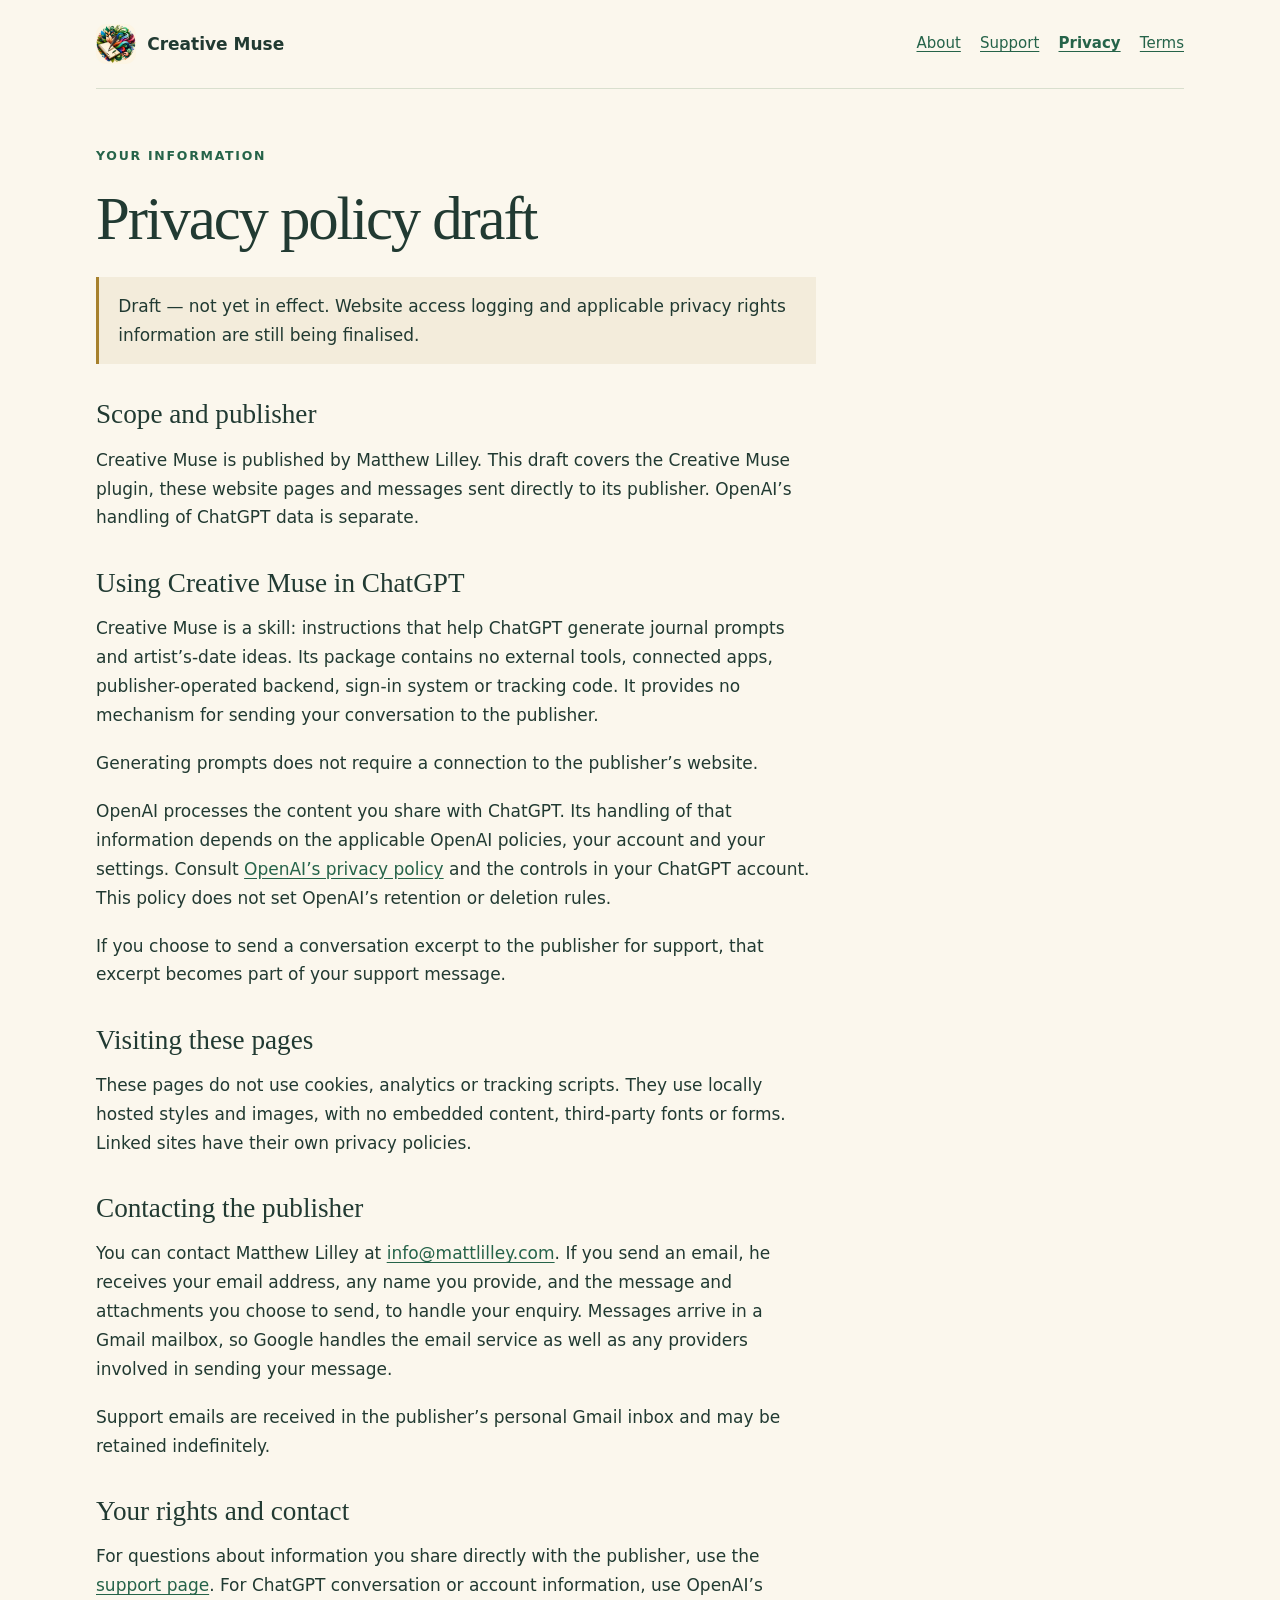
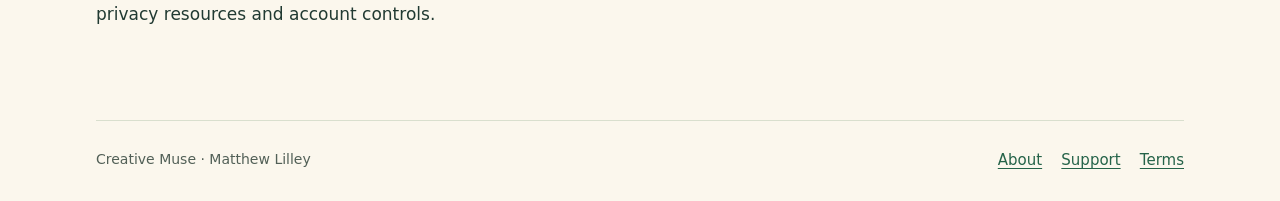
==== docs/privacy.html @ 318ac1ae "initial commit" ====
<!doctype html>
<html lang="en-GB">
<head>
  <meta charset="utf-8">
  <meta name="viewport" content="width=device-width, initial-scale=1">
  <meta name="robots" content="noindex, nofollow">
  <meta name="description" content="Draft privacy information for Creative Muse, distinguishing ChatGPT conversations from website visits and support messages.">
  <title>Privacy policy draft — Creative Muse</title>
  <link rel="icon" type="image/png" href="./assets/gpt-icon.png">
  <link rel="stylesheet" href="./styles.css">
</head>
<body>
  <a class="skip" href="#main">Skip to content</a>
  <div class="shell">
    <header>
      <a class="brand" href="./index.html"><img src="./assets/gpt-icon.png" alt="" width="40" height="40">Creative Muse</a>
      <nav aria-label="Main navigation"><a href="./index.html">About</a><a href="./support.html">Support</a><a href="./privacy.html" aria-current="page">Privacy</a><a href="./terms.html">Terms</a></nav>
    </header>
    <main id="main" class="prose">
      <p class="eyebrow">Your information</p>
      <h1>Privacy policy draft</h1>
      <div class="pending"><p>Draft — not yet in effect. Website access logging and applicable privacy rights information are still being finalised.</p></div>
      <h2>Scope and publisher</h2>
      <p>Creative Muse is published by Matthew Lilley. This draft covers the Creative Muse plugin, these website pages and messages sent directly to its publisher. OpenAI’s handling of ChatGPT data is separate.</p>
      <h2>Using Creative Muse in ChatGPT</h2>
      <p>Creative Muse is a skill: instructions that help ChatGPT generate journal prompts and artist’s-date ideas. Its package contains no external tools, connected apps, publisher-operated backend, sign-in system or tracking code. It provides no mechanism for sending your conversation to the publisher.</p>
      <p>Generating prompts does not require a connection to the publisher’s website.</p>
      <p>OpenAI processes the content you share with ChatGPT. Its handling of that information depends on the applicable OpenAI policies, your account and your settings. Consult <a href="https://openai.com/policies/privacy-policy/">OpenAI’s privacy policy</a> and the controls in your ChatGPT account. This policy does not set OpenAI’s retention or deletion rules.</p>
      <p>If you choose to send a conversation excerpt to the publisher for support, that excerpt becomes part of your support message.</p>
      <h2>Visiting these pages</h2>
      <p>These pages do not use cookies, analytics or tracking scripts. They use locally hosted styles and images, with no embedded content, third-party fonts or forms. Linked sites have their own privacy policies.</p>
      <h2>Contacting the publisher</h2>
      <p>You can contact Matthew Lilley at <a href="mailto:info@mattlilley.com">info@mattlilley.com</a>. If you send an email, he receives your email address, any name you provide, and the message and attachments you choose to send, to handle your enquiry. Messages arrive in a Gmail mailbox, so Google handles the email service as well as any providers involved in sending your message.</p>
      <p>Support emails are received in the publisher’s personal Gmail inbox and may be retained indefinitely.</p>
      <h2>Your rights and contact</h2>
      <p>For questions about information you share directly with the publisher, use the <a href="./support.html">support page</a>. For ChatGPT conversation or account information, use OpenAI’s privacy resources and account controls.</p>
    </main>
    <footer><p>Creative Muse · Matthew Lilley</p><nav aria-label="Footer navigation"><a href="./index.html">About</a><a href="./support.html">Support</a><a href="./terms.html">Terms</a></nav></footer>
  </div>
</body>
</html>
---- docs/styles.css ----
:root {
  color-scheme: light;
  --paper: #fbf7ed;
  --ink: #213a32;
  --muted: #526057;
  --accent: #256349;
  --line: #d9dfce;
  --wash: #eef0e3;
}
* { box-sizing: border-box; }
body { margin: 0; background: var(--paper); color: var(--ink); font: 1.0625rem/1.7 system-ui, sans-serif; }
a { color: var(--accent); text-underline-offset: .2em; }
a:hover { text-decoration-thickness: .14em; }
a:focus-visible { outline: 3px solid var(--accent); outline-offset: 5px; border-radius: 2px; }
.skip { position: absolute; top: -6rem; left: 1rem; padding: .5rem 1rem; background: white; z-index: 2; }
.skip:focus { top: .5rem; }
.shell { width: min(100% - 3rem, 68rem); margin-inline: auto; }
header { display: flex; align-items: center; justify-content: space-between; gap: 1rem; padding-block: 1.5rem; border-bottom: 1px solid var(--line); }
.brand { display: inline-flex; align-items: center; gap: .7rem; text-decoration: none; color: var(--ink); font-weight: 650; }
.brand img { width: 2.5rem; height: 2.5rem; border-radius: .65rem; }
nav { display: flex; flex-wrap: wrap; gap: .4rem 1.2rem; font-size: .9375rem; }
nav a[aria-current="page"] { font-weight: 700; }
h1, h2, h3 { font-family: Georgia, serif; line-height: 1.12; font-weight: 400; text-wrap: balance; }
h1 { font-size: clamp(2.5rem, 5.7vw, 4.8rem); letter-spacing: -.035em; margin: .8rem 0 1.5rem; }
h2 { font-size: clamp(1.75rem, 3vw, 2.5rem); margin: 0 0 1rem; }
h3 { font-size: 1.5rem; }
p { margin: 0 0 1.2rem; }
.eyebrow { font-size: .78rem; letter-spacing: .14em; text-transform: uppercase; font-weight: 650; color: var(--accent); }
.hero { display: grid; grid-template-columns: 1.25fr 1fr; align-items: center; gap: 4rem; padding-block: 5rem; }
.hero-art { display: block; width: 100%; max-width: 21rem; height: auto; margin-inline: auto; border-radius: 50%; }
.lede { font-size: 1.2rem; color: var(--muted); }
.button { display: inline-block; padding: .7rem 1.2rem; background: var(--accent); color: white; border-radius: .3rem; text-decoration: none; font-weight: 600; }
.button:hover { background: #1d513b; }
.byline { margin-top: 1rem; font-size: .9rem; color: var(--muted); }
.practice { display: grid; grid-template-columns: 1fr 1fr; gap: 3rem; padding: 3rem 0; border-block: 1px solid var(--line); }
.practice article { min-width: 0; }
.number { font: italic 1.3rem Georgia, serif; color: var(--accent); }
blockquote { margin: 1.5rem 0 0; padding: 1rem 1.3rem; border-left: 3px solid var(--accent); background: var(--wash); }
blockquote p { margin-bottom: .5rem; }
.caption { font-size: .85rem; color: var(--muted); }
.companion { padding-block: 3.5rem; max-width: 44rem; }
.prose { max-width: 45rem; padding-block: 3.5rem 4.5rem; }
.prose h1 { font-size: clamp(2.5rem, 5vw, 3.8rem); }
.prose h2 { font-size: 1.7rem; margin-top: 2.2rem; }
.prose ul { padding-left: 1.3rem; }
.prose li { margin-block: .6rem; }
.pending { border-left: 3px solid #a7812d; padding: .9rem 1.2rem; background: #f3ecdb; }
.pending p:last-child { margin-bottom: 0; }
.contact { font-size: 1.2rem; overflow-wrap: anywhere; }
footer { display: flex; flex-wrap: wrap; justify-content: space-between; gap: 1rem; padding-block: 1.7rem; border-top: 1px solid var(--line); font-size: .875rem; color: var(--muted); }
footer p { margin: 0; }
@media (max-width: 700px) {
  .shell { width: min(100% - 2rem, 45rem); }
  header { flex-direction: column; align-items: flex-start; }
  nav { gap: .35rem 1rem; }
  .hero { grid-template-columns: 1fr; gap: 2rem; padding-block: 3rem; }
  .hero-art { max-width: 14rem; }
  .practice { grid-template-columns: 1fr; gap: 2.5rem; padding-block: 2.5rem; }
  .companion, .prose { padding-block: 2.5rem; }
}
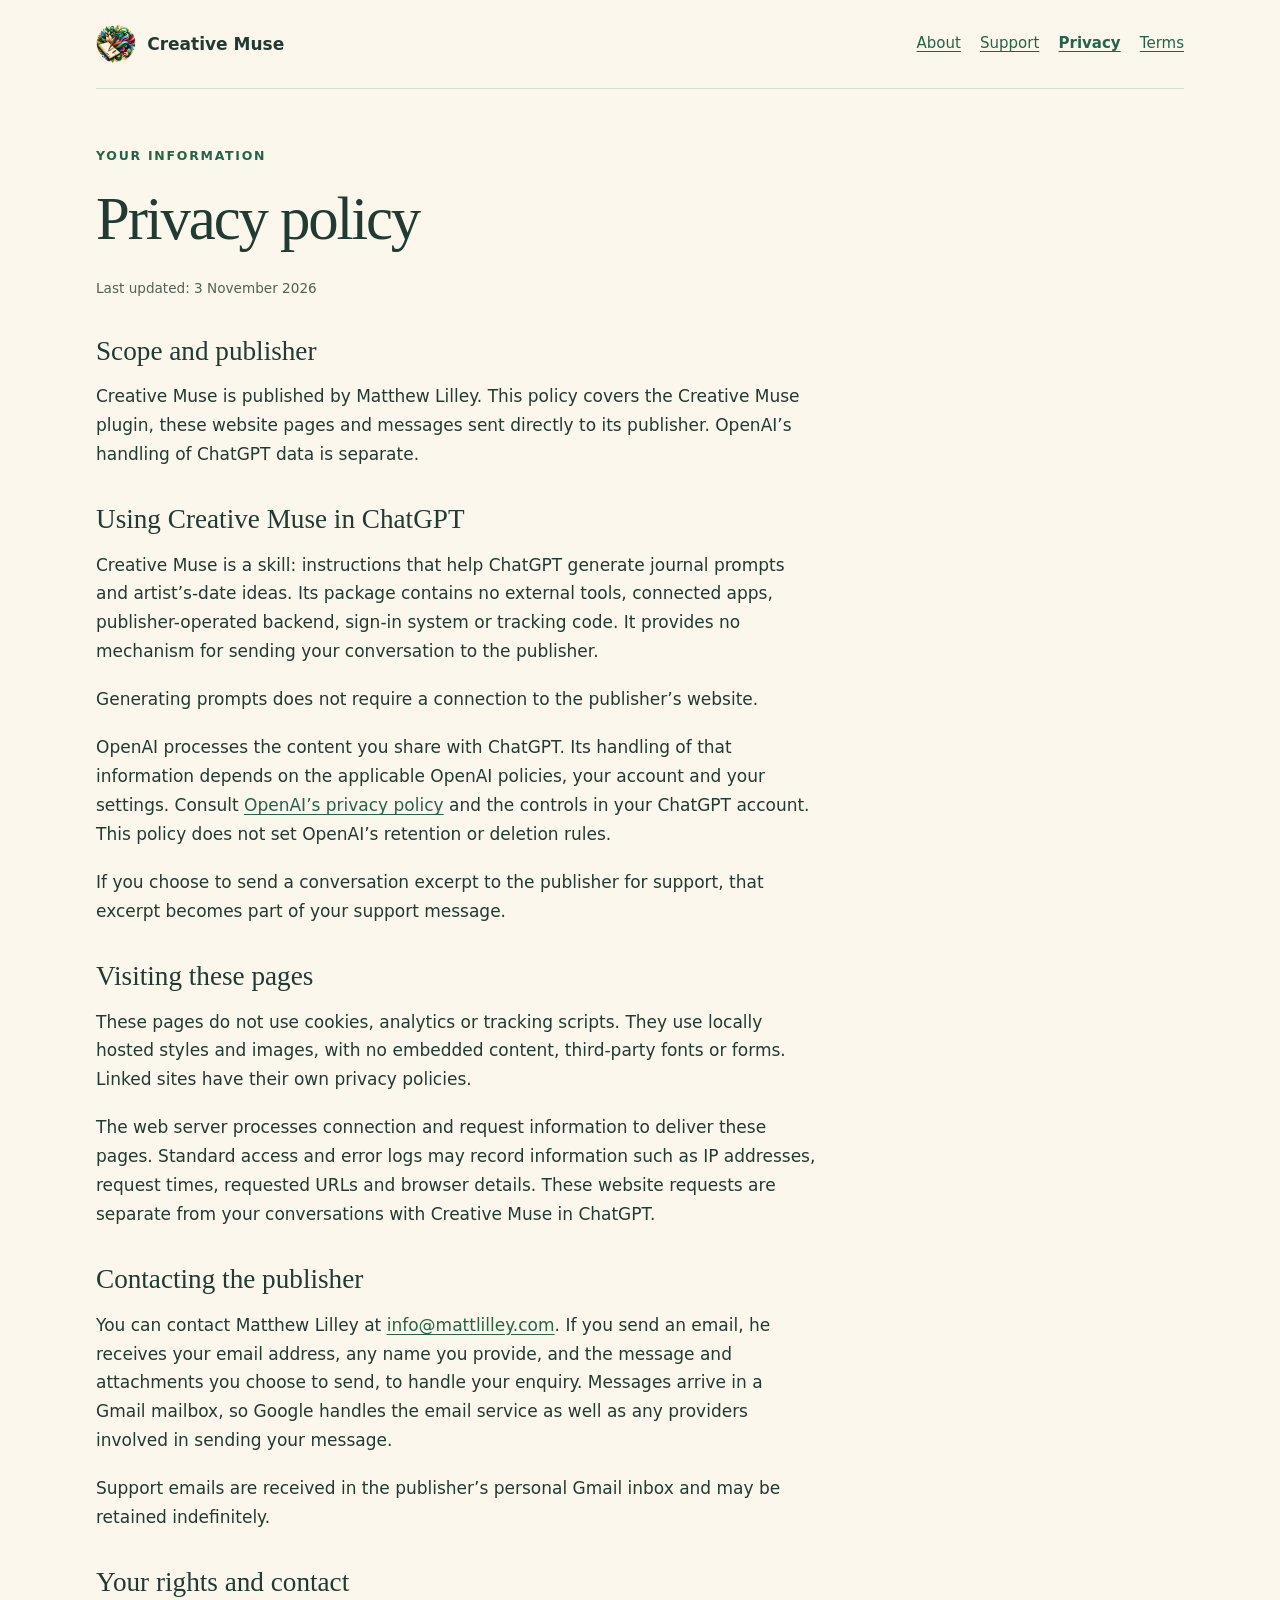
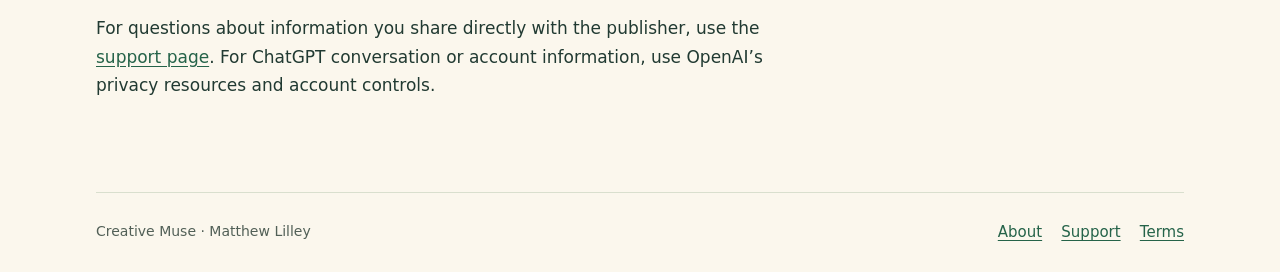
==== commit db6e229d: "Prepare website pages for publication" ====
--- a/docs/privacy.html
+++ b/docs/privacy.html
@@ -3,9 +3,8 @@
 <head>
   <meta charset="utf-8">
   <meta name="viewport" content="width=device-width, initial-scale=1">
-  <meta name="robots" content="noindex, nofollow">
-  <meta name="description" content="Draft privacy information for Creative Muse, distinguishing ChatGPT conversations from website visits and support messages.">
-  <title>Privacy policy draft — Creative Muse</title>
+  <meta name="description" content="Privacy information for Creative Muse, covering ChatGPT conversations, website visits and support messages.">
+  <title>Privacy policy — Creative Muse</title>
   <link rel="icon" type="image/png" href="./assets/gpt-icon.png">
   <link rel="stylesheet" href="./styles.css">
 </head>
@@ -18,10 +17,10 @@
     </header>
     <main id="main" class="prose">
       <p class="eyebrow">Your information</p>
-      <h1>Privacy policy draft</h1>
-      <div class="pending"><p>Draft — not yet in effect. Website access logging and applicable privacy rights information are still being finalised.</p></div>
+      <h1>Privacy policy</h1>
+      <p class="caption">Last updated: <time datetime="2026-11-03">3 November 2026</time></p>
       <h2>Scope and publisher</h2>
-      <p>Creative Muse is published by Matthew Lilley. This draft covers the Creative Muse plugin, these website pages and messages sent directly to its publisher. OpenAI’s handling of ChatGPT data is separate.</p>
+      <p>Creative Muse is published by Matthew Lilley. This policy covers the Creative Muse plugin, these website pages and messages sent directly to its publisher. OpenAI’s handling of ChatGPT data is separate.</p>
       <h2>Using Creative Muse in ChatGPT</h2>
       <p>Creative Muse is a skill: instructions that help ChatGPT generate journal prompts and artist’s-date ideas. Its package contains no external tools, connected apps, publisher-operated backend, sign-in system or tracking code. It provides no mechanism for sending your conversation to the publisher.</p>
       <p>Generating prompts does not require a connection to the publisher’s website.</p>
@@ -29,6 +28,7 @@
       <p>If you choose to send a conversation excerpt to the publisher for support, that excerpt becomes part of your support message.</p>
       <h2>Visiting these pages</h2>
       <p>These pages do not use cookies, analytics or tracking scripts. They use locally hosted styles and images, with no embedded content, third-party fonts or forms. Linked sites have their own privacy policies.</p>
+      <p>The web server processes connection and request information to deliver these pages. Standard access and error logs may record information such as IP addresses, request times, requested URLs and browser details. These website requests are separate from your conversations with Creative Muse in ChatGPT.</p>
       <h2>Contacting the publisher</h2>
       <p>You can contact Matthew Lilley at <a href="mailto:info@mattlilley.com">info@mattlilley.com</a>. If you send an email, he receives your email address, any name you provide, and the message and attachments you choose to send, to handle your enquiry. Messages arrive in a Gmail mailbox, so Google handles the email service as well as any providers involved in sending your message.</p>
       <p>Support emails are received in the publisher’s personal Gmail inbox and may be retained indefinitely.</p>
--- a/docs/styles.css
+++ b/docs/styles.css
@@ -44,8 +44,6 @@
 .prose h2 { font-size: 1.7rem; margin-top: 2.2rem; }
 .prose ul { padding-left: 1.3rem; }
 .prose li { margin-block: .6rem; }
-.pending { border-left: 3px solid #a7812d; padding: .9rem 1.2rem; background: #f3ecdb; }
-.pending p:last-child { margin-bottom: 0; }
 .contact { font-size: 1.2rem; overflow-wrap: anywhere; }
 footer { display: flex; flex-wrap: wrap; justify-content: space-between; gap: 1rem; padding-block: 1.7rem; border-top: 1px solid var(--line); font-size: .875rem; color: var(--muted); }
 footer p { margin: 0; }
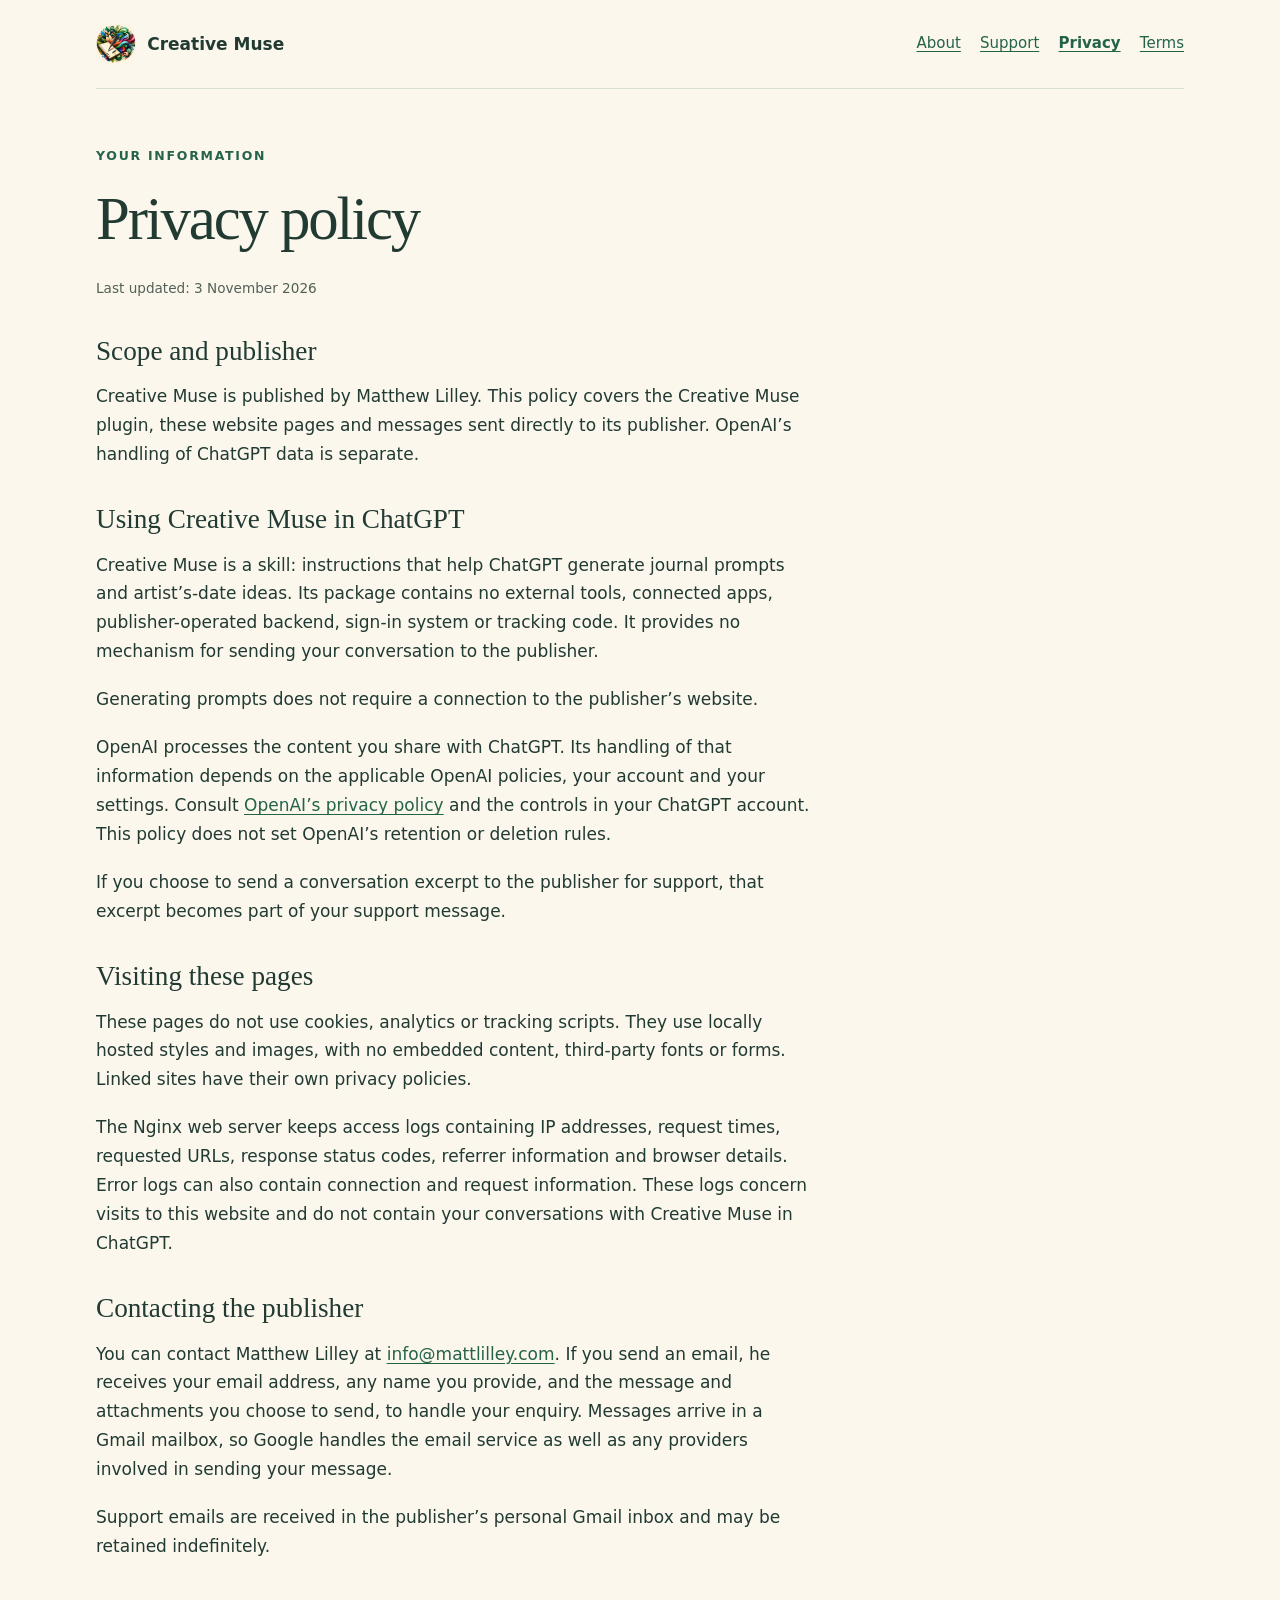
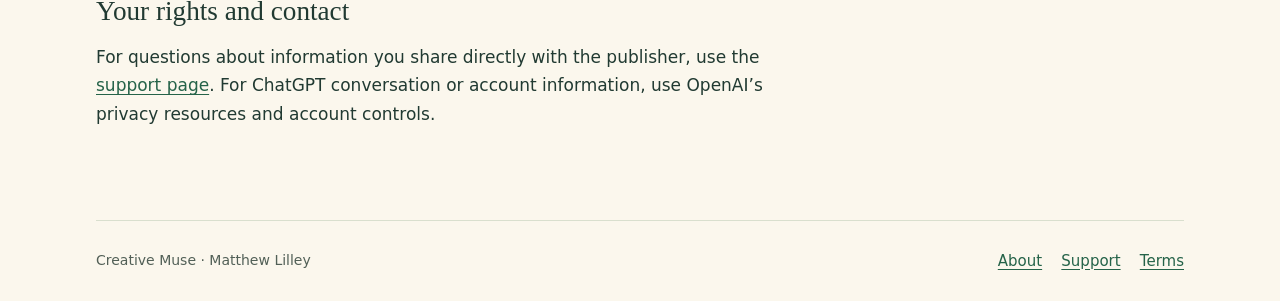
==== commit 8c76708e: "Clarify website access logging in privacy policy" ====
--- a/docs/privacy.html
+++ b/docs/privacy.html
@@ -28,7 +28,7 @@
       <p>If you choose to send a conversation excerpt to the publisher for support, that excerpt becomes part of your support message.</p>
       <h2>Visiting these pages</h2>
       <p>These pages do not use cookies, analytics or tracking scripts. They use locally hosted styles and images, with no embedded content, third-party fonts or forms. Linked sites have their own privacy policies.</p>
-      <p>The web server processes connection and request information to deliver these pages. Standard access and error logs may record information such as IP addresses, request times, requested URLs and browser details. These website requests are separate from your conversations with Creative Muse in ChatGPT.</p>
+      <p>The Nginx web server keeps access logs containing IP addresses, request times, requested URLs, response status codes, referrer information and browser details. Error logs can also contain connection and request information. These logs concern visits to this website and do not contain your conversations with Creative Muse in ChatGPT.</p>
       <h2>Contacting the publisher</h2>
       <p>You can contact Matthew Lilley at <a href="mailto:info@mattlilley.com">info@mattlilley.com</a>. If you send an email, he receives your email address, any name you provide, and the message and attachments you choose to send, to handle your enquiry. Messages arrive in a Gmail mailbox, so Google handles the email service as well as any providers involved in sending your message.</p>
       <p>Support emails are received in the publisher’s personal Gmail inbox and may be retained indefinitely.</p>
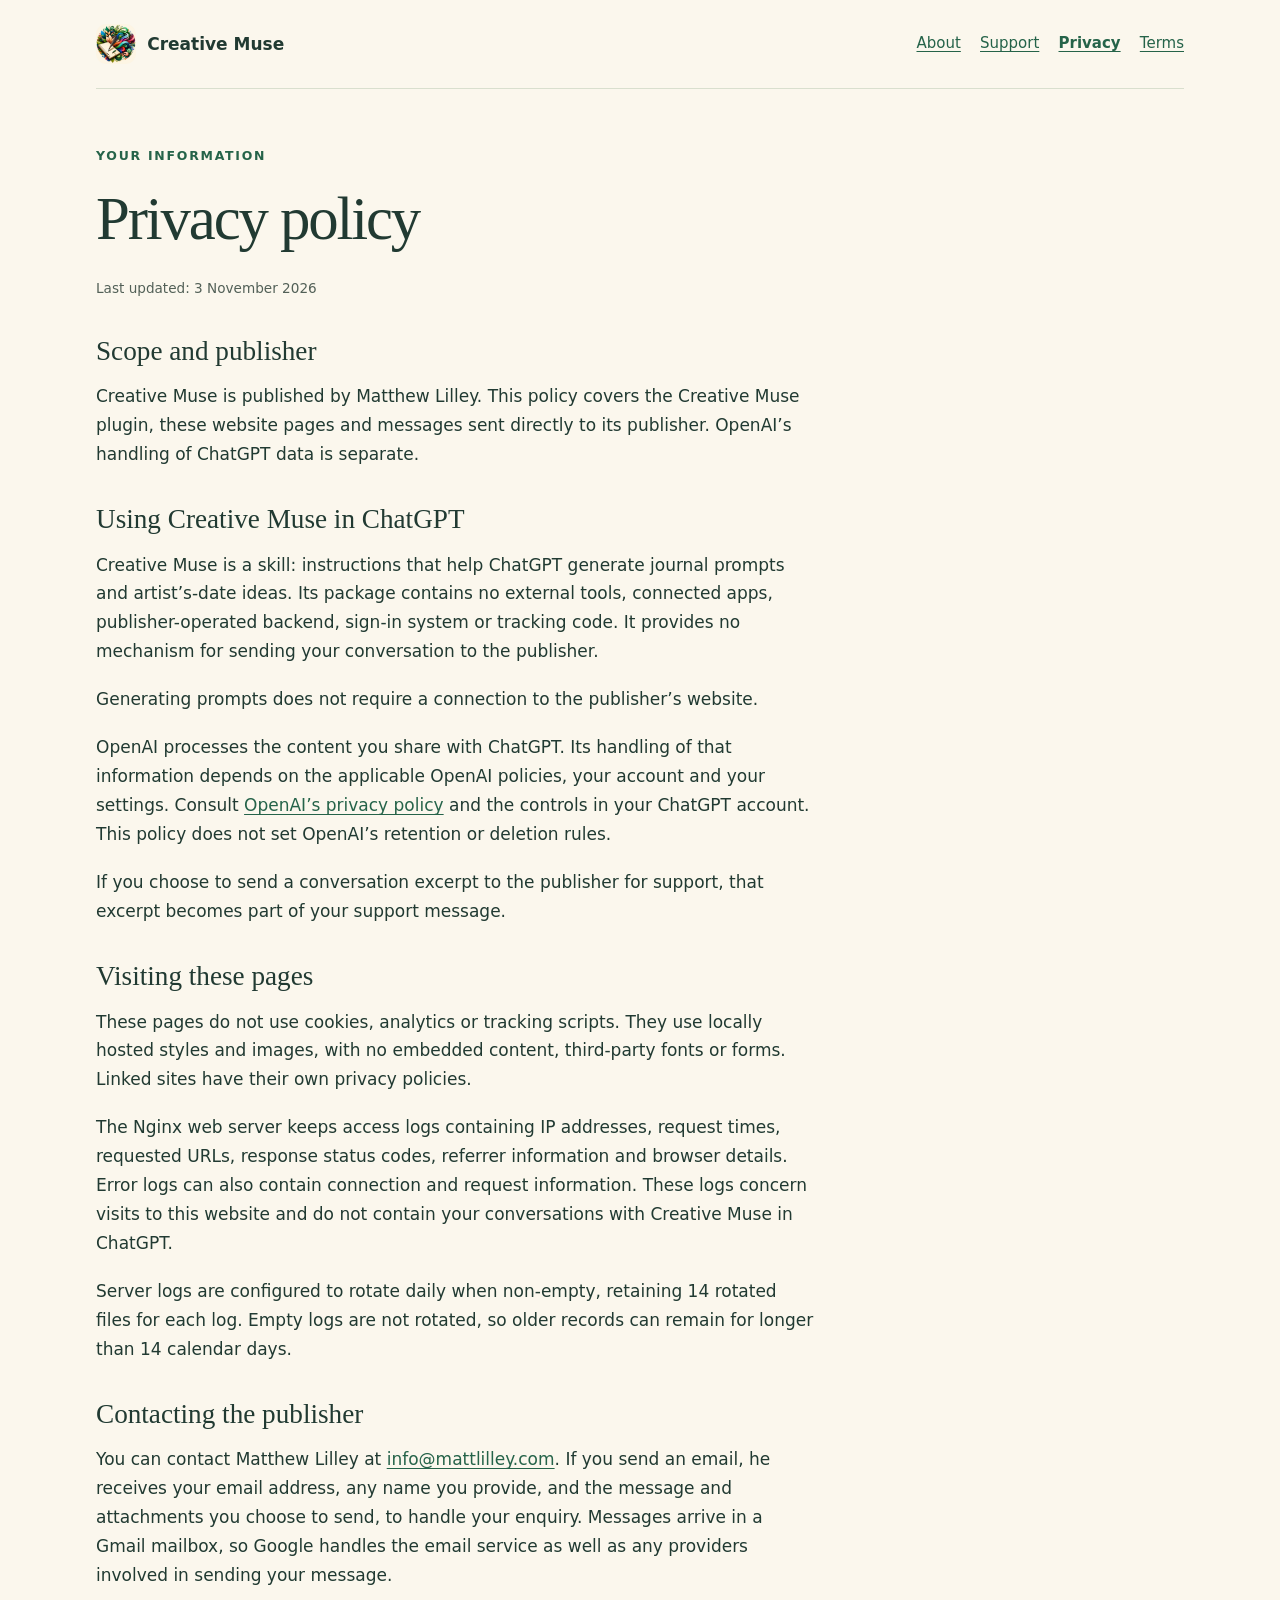
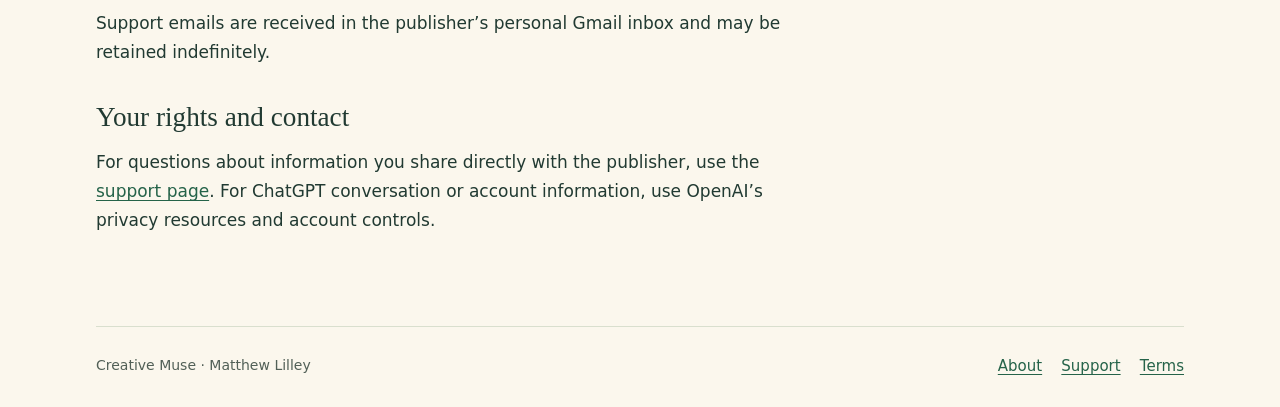
==== commit 59891bb4: "Document Nginx log retention" ====
--- a/docs/privacy.html
+++ b/docs/privacy.html
@@ -29,6 +29,7 @@
       <h2>Visiting these pages</h2>
       <p>These pages do not use cookies, analytics or tracking scripts. They use locally hosted styles and images, with no embedded content, third-party fonts or forms. Linked sites have their own privacy policies.</p>
       <p>The Nginx web server keeps access logs containing IP addresses, request times, requested URLs, response status codes, referrer information and browser details. Error logs can also contain connection and request information. These logs concern visits to this website and do not contain your conversations with Creative Muse in ChatGPT.</p>
+      <p>Server logs are configured to rotate daily when non-empty, retaining 14 rotated files for each log. Empty logs are not rotated, so older records can remain for longer than 14 calendar days.</p>
       <h2>Contacting the publisher</h2>
       <p>You can contact Matthew Lilley at <a href="mailto:info@mattlilley.com">info@mattlilley.com</a>. If you send an email, he receives your email address, any name you provide, and the message and attachments you choose to send, to handle your enquiry. Messages arrive in a Gmail mailbox, so Google handles the email service as well as any providers involved in sending your message.</p>
       <p>Support emails are received in the publisher’s personal Gmail inbox and may be retained indefinitely.</p>
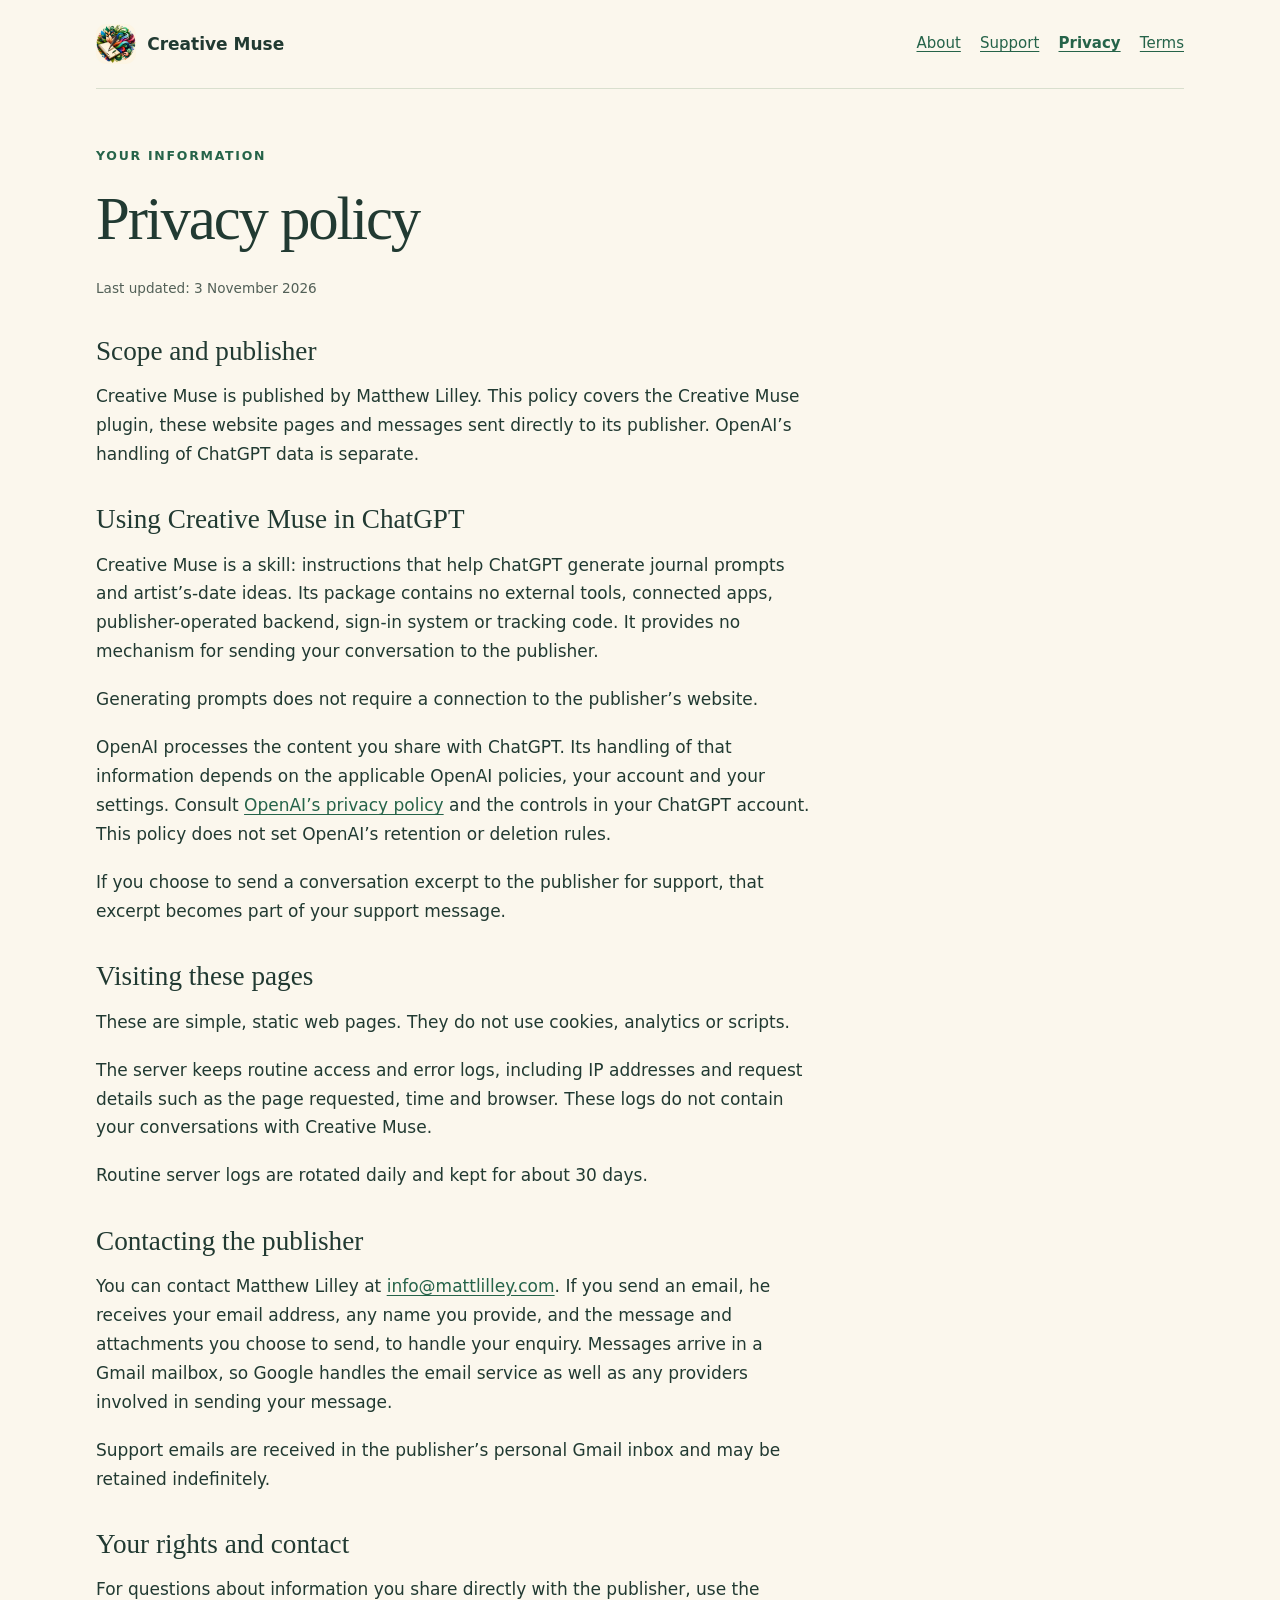
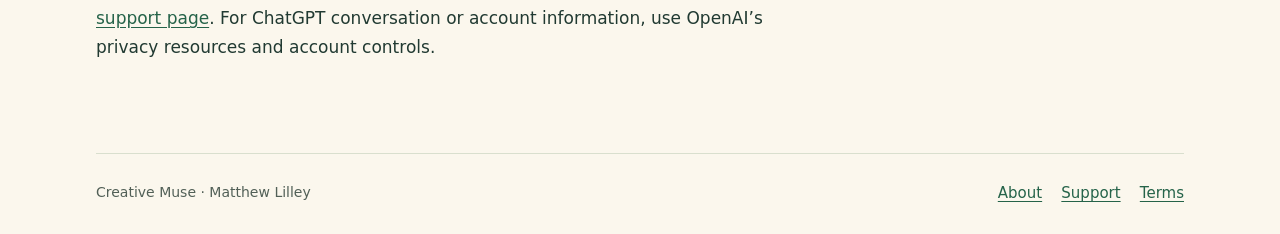
==== commit 53511c95: "Updates privacy page" ====
--- a/docs/privacy.html
+++ b/docs/privacy.html
@@ -27,9 +27,9 @@
       <p>OpenAI processes the content you share with ChatGPT. Its handling of that information depends on the applicable OpenAI policies, your account and your settings. Consult <a href="https://openai.com/policies/privacy-policy/">OpenAI’s privacy policy</a> and the controls in your ChatGPT account. This policy does not set OpenAI’s retention or deletion rules.</p>
       <p>If you choose to send a conversation excerpt to the publisher for support, that excerpt becomes part of your support message.</p>
       <h2>Visiting these pages</h2>
-      <p>These pages do not use cookies, analytics or tracking scripts. They use locally hosted styles and images, with no embedded content, third-party fonts or forms. Linked sites have their own privacy policies.</p>
-      <p>The Nginx web server keeps access logs containing IP addresses, request times, requested URLs, response status codes, referrer information and browser details. Error logs can also contain connection and request information. These logs concern visits to this website and do not contain your conversations with Creative Muse in ChatGPT.</p>
-      <p>Server logs are configured to rotate daily when non-empty, retaining 14 rotated files for each log. Empty logs are not rotated, so older records can remain for longer than 14 calendar days.</p>
+      <p>These are simple, static web pages. They do not use cookies, analytics or scripts.</p>
+      <p>The server keeps routine access and error logs, including IP addresses and request details such as the page requested, time and browser. These logs do not contain your conversations with Creative Muse.</p>
+      <p>Routine server logs are rotated daily and kept for about 30 days.</p>
       <h2>Contacting the publisher</h2>
       <p>You can contact Matthew Lilley at <a href="mailto:info@mattlilley.com">info@mattlilley.com</a>. If you send an email, he receives your email address, any name you provide, and the message and attachments you choose to send, to handle your enquiry. Messages arrive in a Gmail mailbox, so Google handles the email service as well as any providers involved in sending your message.</p>
       <p>Support emails are received in the publisher’s personal Gmail inbox and may be retained indefinitely.</p>
